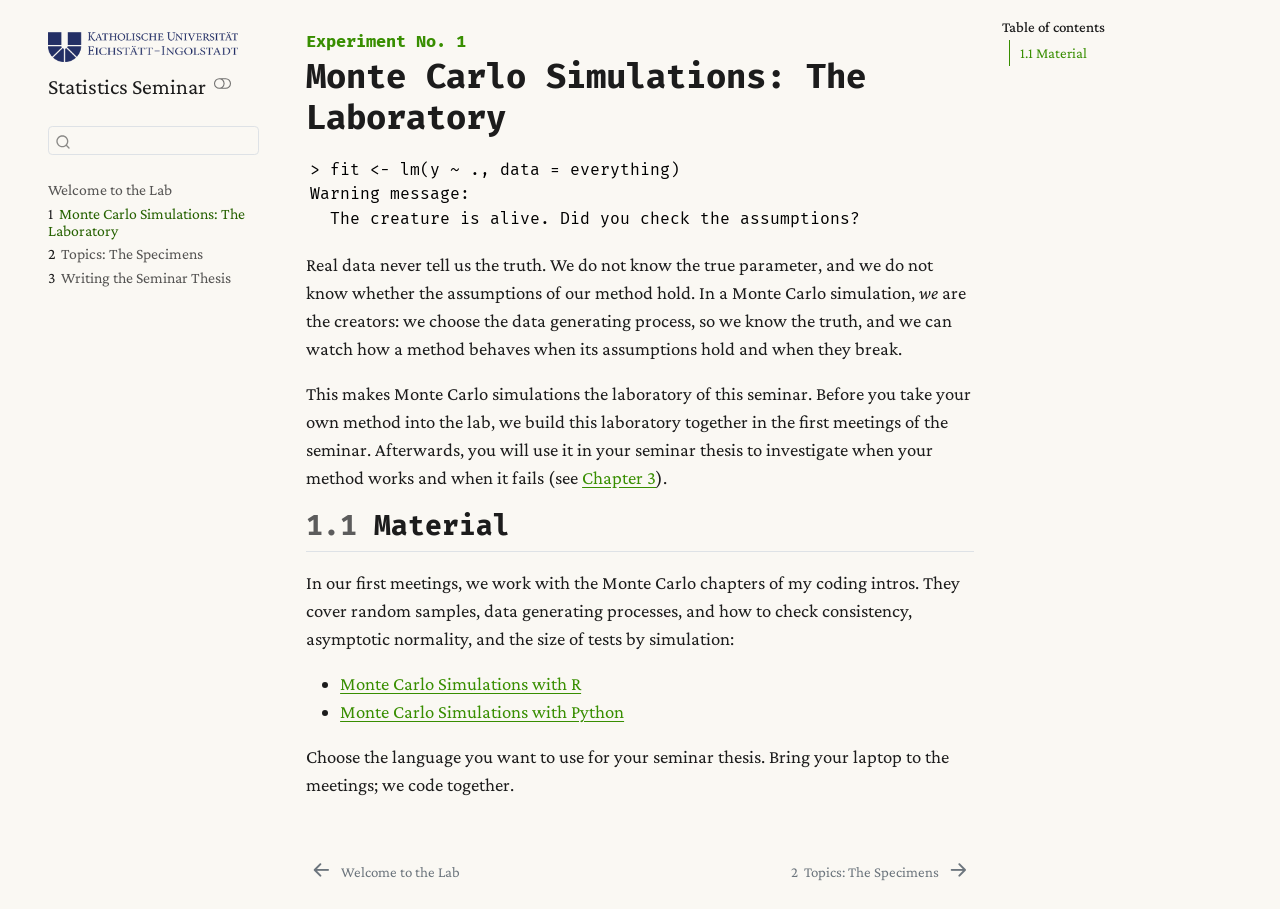
==== 808068ebae80eb5d4d869b2d85708bfa71cf1113/docs/01-Monte-Carlo.html @ 4efeedd5 "updates" ====
<!DOCTYPE html>
<html xmlns="http://www.w3.org/1999/xhtml" lang="en" xml:lang="en"><head>

<meta charset="utf-8">
<meta name="generator" content="quarto-1.5.57">

<meta name="viewport" content="width=device-width, initial-scale=1.0, user-scalable=yes">


<title>1&nbsp; Monte Carlo Simulations: The Laboratory – Statistics Seminar</title>
<style>
code{white-space: pre-wrap;}
span.smallcaps{font-variant: small-caps;}
div.columns{display: flex; gap: min(4vw, 1.5em);}
div.column{flex: auto; overflow-x: auto;}
div.hanging-indent{margin-left: 1.5em; text-indent: -1.5em;}
ul.task-list{list-style: none;}
ul.task-list li input[type="checkbox"] {
  width: 0.8em;
  margin: 0 0.8em 0.2em -1em; /* quarto-specific, see https://github.com/quarto-dev/quarto-cli/issues/4556 */ 
  vertical-align: middle;
}
</style>


<script src="site_libs/quarto-nav/quarto-nav.js"></script>
<script src="site_libs/quarto-nav/headroom.min.js"></script>
<script src="site_libs/clipboard/clipboard.min.js"></script>
<script src="site_libs/quarto-search/autocomplete.umd.js"></script>
<script src="site_libs/quarto-search/fuse.min.js"></script>
<script src="site_libs/quarto-search/quarto-search.js"></script>
<meta name="quarto:offset" content="./">
<link href="./02-Topics.html" rel="next">
<link href="./index.html" rel="prev">
<script src="site_libs/quarto-html/quarto.js"></script>
<script src="site_libs/quarto-html/popper.min.js"></script>
<script src="site_libs/quarto-html/tippy.umd.min.js"></script>
<script src="site_libs/quarto-html/anchor.min.js"></script>
<link href="site_libs/quarto-html/tippy.css" rel="stylesheet">
<link href="site_libs/quarto-html/quarto-syntax-highlighting.css" rel="stylesheet" class="quarto-color-scheme" id="quarto-text-highlighting-styles">
<link href="site_libs/quarto-html/quarto-syntax-highlighting-dark.css" rel="prefetch" class="quarto-color-scheme quarto-color-alternate" id="quarto-text-highlighting-styles">
<script src="site_libs/bootstrap/bootstrap.min.js"></script>
<link href="site_libs/bootstrap/bootstrap-icons.css" rel="stylesheet">
<link href="site_libs/bootstrap/bootstrap.min.css" rel="stylesheet" class="quarto-color-scheme" id="quarto-bootstrap" data-mode="light">
<link href="site_libs/bootstrap/bootstrap-dark.min.css" rel="prefetch" class="quarto-color-scheme quarto-color-alternate" id="quarto-bootstrap" data-mode="dark">
<script id="quarto-search-options" type="application/json">{
  "location": "sidebar",
  "copy-button": false,
  "collapse-after": 3,
  "panel-placement": "start",
  "type": "textbox",
  "limit": 50,
  "keyboard-shortcut": [
    "f",
    "/",
    "s"
  ],
  "show-item-context": false,
  "language": {
    "search-no-results-text": "No results",
    "search-matching-documents-text": "matching documents",
    "search-copy-link-title": "Copy link to search",
    "search-hide-matches-text": "Hide additional matches",
    "search-more-match-text": "more match in this document",
    "search-more-matches-text": "more matches in this document",
    "search-clear-button-title": "Clear",
    "search-text-placeholder": "",
    "search-detached-cancel-button-title": "Cancel",
    "search-submit-button-title": "Submit",
    "search-label": "Search"
  }
}</script>


</head>

<body class="nav-sidebar floating">

<div id="quarto-search-results"></div>
  <header id="quarto-header" class="headroom fixed-top">
  <nav class="quarto-secondary-nav">
    <div class="container-fluid d-flex">
      <button type="button" class="quarto-btn-toggle btn" data-bs-toggle="collapse" role="button" data-bs-target=".quarto-sidebar-collapse-item" aria-controls="quarto-sidebar" aria-expanded="false" aria-label="Toggle sidebar navigation" onclick="if (window.quartoToggleHeadroom) { window.quartoToggleHeadroom(); }">
        <i class="bi bi-layout-text-sidebar-reverse"></i>
      </button>
        <nav class="quarto-page-breadcrumbs" aria-label="breadcrumb"><ol class="breadcrumb"><li class="breadcrumb-item"><a href="./01-Monte-Carlo.html"><span class="chapter-number">1</span>&nbsp; <span class="chapter-title">Monte Carlo Simulations: The Laboratory</span></a></li></ol></nav>
        <a class="flex-grow-1" role="navigation" data-bs-toggle="collapse" data-bs-target=".quarto-sidebar-collapse-item" aria-controls="quarto-sidebar" aria-expanded="false" aria-label="Toggle sidebar navigation" onclick="if (window.quartoToggleHeadroom) { window.quartoToggleHeadroom(); }">      
        </a>
      <button type="button" class="btn quarto-search-button" aria-label="Search" onclick="window.quartoOpenSearch();">
        <i class="bi bi-search"></i>
      </button>
    </div>
  </nav>
</header>
<!-- content -->
<div id="quarto-content" class="quarto-container page-columns page-rows-contents page-layout-article">
<!-- sidebar -->
  <nav id="quarto-sidebar" class="sidebar collapse collapse-horizontal quarto-sidebar-collapse-item sidebar-navigation floating overflow-auto">
    <div class="pt-lg-2 mt-2 text-left sidebar-header sidebar-header-stacked">
      <a href="./index.html" class="sidebar-logo-link">
      <img src="./images/KU_Logo_Blau_M.png" alt="" class="sidebar-logo py-0 d-lg-inline d-none">
      </a>
    <div class="sidebar-title mb-0 py-0">
      <a href="./">Statistics Seminar</a> 
        <div class="sidebar-tools-main">
  <a href="" class="quarto-color-scheme-toggle quarto-navigation-tool  px-1" onclick="window.quartoToggleColorScheme(); return false;" title="Toggle dark mode"><i class="bi"></i></a>
</div>
    </div>
      </div>
        <div class="mt-2 flex-shrink-0 align-items-center">
        <div class="sidebar-search">
        <div id="quarto-search" class="" title="Search"></div>
        </div>
        </div>
    <div class="sidebar-menu-container"> 
    <ul class="list-unstyled mt-1">
        <li class="sidebar-item">
  <div class="sidebar-item-container"> 
  <a href="./index.html" class="sidebar-item-text sidebar-link">
 <span class="menu-text">Welcome to the Lab</span></a>
  </div>
</li>
        <li class="sidebar-item">
  <div class="sidebar-item-container"> 
  <a href="./01-Monte-Carlo.html" class="sidebar-item-text sidebar-link active">
 <span class="menu-text"><span class="chapter-number">1</span>&nbsp; <span class="chapter-title">Monte Carlo Simulations: The Laboratory</span></span></a>
  </div>
</li>
        <li class="sidebar-item">
  <div class="sidebar-item-container"> 
  <a href="./02-Topics.html" class="sidebar-item-text sidebar-link">
 <span class="menu-text"><span class="chapter-number">2</span>&nbsp; <span class="chapter-title">Topics: The Specimens</span></span></a>
  </div>
</li>
        <li class="sidebar-item">
  <div class="sidebar-item-container"> 
  <a href="./03-Seminar-Thesis.html" class="sidebar-item-text sidebar-link">
 <span class="menu-text"><span class="chapter-number">3</span>&nbsp; <span class="chapter-title">Writing the Seminar Thesis</span></span></a>
  </div>
</li>
    </ul>
    </div>
</nav>
<div id="quarto-sidebar-glass" class="quarto-sidebar-collapse-item" data-bs-toggle="collapse" data-bs-target=".quarto-sidebar-collapse-item"></div>
<!-- margin-sidebar -->
    <div id="quarto-margin-sidebar" class="sidebar margin-sidebar">
        <nav id="TOC" role="doc-toc" class="toc-active">
    <h2 id="toc-title">Table of contents</h2>
   
  <ul>
  <li><a href="#material" id="toc-material" class="nav-link active" data-scroll-target="#material"><span class="header-section-number">1.1</span> Material</a></li>
  </ul>
</nav>
    </div>
<!-- main -->
<main class="content" id="quarto-document-content">

<header id="title-block-header" class="quarto-title-block default">
<div class="quarto-title">
<h1 class="title"><span id="sec-mc" class="quarto-section-identifier"><span class="chapter-number">1</span>&nbsp; <span class="chapter-title">Monte Carlo Simulations: The Laboratory</span></span></h1>
</div>



<div class="quarto-title-meta">

    
  
    
  </div>
  


</header>


<!-- LTeX: language=en-US -->
<pre><code>&gt; fit &lt;- lm(y ~ ., data = everything)
Warning message:
  The creature is alive. Did you check the assumptions?</code></pre>
<p>Real data never tell us the truth. We do not know the true parameter, and we do not know whether the assumptions of our method hold. In a Monte Carlo simulation, <em>we</em> are the creators: we choose the data generating process, so we know the truth, and we can watch how a method behaves when its assumptions hold and when they break.</p>
<p>This makes Monte Carlo simulations the laboratory of this seminar. Before you take your own method into the lab, we build this laboratory together in the first meetings of the seminar. Afterwards, you will use it in your seminar thesis to investigate when your method works and when it fails (see <a href="03-Seminar-Thesis.html" class="quarto-xref"><span>Chapter 3</span></a>).</p>
<section id="material" class="level2" data-number="1.1">
<h2 data-number="1.1" class="anchored" data-anchor-id="material"><span class="header-section-number">1.1</span> Material</h2>
<p>In our first meetings, we work with the Monte Carlo chapters of my coding intros. They cover random samples, data generating processes, and how to check consistency, asymptotic normality, and the size of tests by simulation:</p>
<ul>
<li><a href="https://lidom.github.io/Script-Coding-Intros/R-06-Monte-Carlo-Simulations.html">Monte Carlo Simulations with R</a></li>
<li><a href="https://lidom.github.io/Script-Coding-Intros/Python-06-Monte-Carlo-Simulations.html">Monte Carlo Simulations with Python</a></li>
</ul>
<p>Choose the language you want to use for your seminar thesis. Bring your laptop to the meetings; we code together.</p>


</section>

</main> <!-- /main -->
<script id="quarto-html-after-body" type="application/javascript">
window.document.addEventListener("DOMContentLoaded", function (event) {
  const toggleBodyColorMode = (bsSheetEl) => {
    const mode = bsSheetEl.getAttribute("data-mode");
    const bodyEl = window.document.querySelector("body");
    if (mode === "dark") {
      bodyEl.classList.add("quarto-dark");
      bodyEl.classList.remove("quarto-light");
    } else {
      bodyEl.classList.add("quarto-light");
      bodyEl.classList.remove("quarto-dark");
    }
  }
  const toggleBodyColorPrimary = () => {
    const bsSheetEl = window.document.querySelector("link#quarto-bootstrap");
    if (bsSheetEl) {
      toggleBodyColorMode(bsSheetEl);
    }
  }
  toggleBodyColorPrimary();  
  const disableStylesheet = (stylesheets) => {
    for (let i=0; i < stylesheets.length; i++) {
      const stylesheet = stylesheets[i];
      stylesheet.rel = 'prefetch';
    }
  }
  const enableStylesheet = (stylesheets) => {
    for (let i=0; i < stylesheets.length; i++) {
      const stylesheet = stylesheets[i];
      stylesheet.rel = 'stylesheet';
    }
  }
  const manageTransitions = (selector, allowTransitions) => {
    const els = window.document.querySelectorAll(selector);
    for (let i=0; i < els.length; i++) {
      const el = els[i];
      if (allowTransitions) {
        el.classList.remove('notransition');
      } else {
        el.classList.add('notransition');
      }
    }
  }
  const toggleGiscusIfUsed = (isAlternate, darkModeDefault) => {
    const baseTheme = document.querySelector('#giscus-base-theme')?.value ?? 'light';
    const alternateTheme = document.querySelector('#giscus-alt-theme')?.value ?? 'dark';
    let newTheme = '';
    if(darkModeDefault) {
      newTheme = isAlternate ? baseTheme : alternateTheme;
    } else {
      newTheme = isAlternate ? alternateTheme : baseTheme;
    }
    const changeGiscusTheme = () => {
      // From: https://github.com/giscus/giscus/issues/336
      const sendMessage = (message) => {
        const iframe = document.querySelector('iframe.giscus-frame');
        if (!iframe) return;
        iframe.contentWindow.postMessage({ giscus: message }, 'https://giscus.app');
      }
      sendMessage({
        setConfig: {
          theme: newTheme
        }
      });
    }
    const isGiscussLoaded = window.document.querySelector('iframe.giscus-frame') !== null;
    if (isGiscussLoaded) {
      changeGiscusTheme();
    }
  }
  const toggleColorMode = (alternate) => {
    // Switch the stylesheets
    const alternateStylesheets = window.document.querySelectorAll('link.quarto-color-scheme.quarto-color-alternate');
    manageTransitions('#quarto-margin-sidebar .nav-link', false);
    if (alternate) {
      enableStylesheet(alternateStylesheets);
      for (const sheetNode of alternateStylesheets) {
        if (sheetNode.id === "quarto-bootstrap") {
          toggleBodyColorMode(sheetNode);
        }
      }
    } else {
      disableStylesheet(alternateStylesheets);
      toggleBodyColorPrimary();
    }
    manageTransitions('#quarto-margin-sidebar .nav-link', true);
    // Switch the toggles
    const toggles = window.document.querySelectorAll('.quarto-color-scheme-toggle');
    for (let i=0; i < toggles.length; i++) {
      const toggle = toggles[i];
      if (toggle) {
        if (alternate) {
          toggle.classList.add("alternate");     
        } else {
          toggle.classList.remove("alternate");
        }
      }
    }
    // Hack to workaround the fact that safari doesn't
    // properly recolor the scrollbar when toggling (#1455)
    if (navigator.userAgent.indexOf('Safari') > 0 && navigator.userAgent.indexOf('Chrome') == -1) {
      manageTransitions("body", false);
      window.scrollTo(0, 1);
      setTimeout(() => {
        window.scrollTo(0, 0);
        manageTransitions("body", true);
      }, 40);  
    }
  }
  const isFileUrl = () => { 
    return window.location.protocol === 'file:';
  }
  const hasAlternateSentinel = () => {  
    let styleSentinel = getColorSchemeSentinel();
    if (styleSentinel !== null) {
      return styleSentinel === "alternate";
    } else {
      return false;
    }
  }
  const setStyleSentinel = (alternate) => {
    const value = alternate ? "alternate" : "default";
    if (!isFileUrl()) {
      window.localStorage.setItem("quarto-color-scheme", value);
    } else {
      localAlternateSentinel = value;
    }
  }
  const getColorSchemeSentinel = () => {
    if (!isFileUrl()) {
      const storageValue = window.localStorage.getItem("quarto-color-scheme");
      return storageValue != null ? storageValue : localAlternateSentinel;
    } else {
      return localAlternateSentinel;
    }
  }
  const darkModeDefault = false;
  let localAlternateSentinel = darkModeDefault ? 'alternate' : 'default';
  // Dark / light mode switch
  window.quartoToggleColorScheme = () => {
    // Read the current dark / light value 
    let toAlternate = !hasAlternateSentinel();
    toggleColorMode(toAlternate);
    setStyleSentinel(toAlternate);
    toggleGiscusIfUsed(toAlternate, darkModeDefault);
  };
  // Ensure there is a toggle, if there isn't float one in the top right
  if (window.document.querySelector('.quarto-color-scheme-toggle') === null) {
    const a = window.document.createElement('a');
    a.classList.add('top-right');
    a.classList.add('quarto-color-scheme-toggle');
    a.href = "";
    a.onclick = function() { try { window.quartoToggleColorScheme(); } catch {} return false; };
    const i = window.document.createElement("i");
    i.classList.add('bi');
    a.appendChild(i);
    window.document.body.appendChild(a);
  }
  // Switch to dark mode if need be
  if (hasAlternateSentinel()) {
    toggleColorMode(true);
  } else {
    toggleColorMode(false);
  }
  const icon = "";
  const anchorJS = new window.AnchorJS();
  anchorJS.options = {
    placement: 'right',
    icon: icon
  };
  anchorJS.add('.anchored');
  const isCodeAnnotation = (el) => {
    for (const clz of el.classList) {
      if (clz.startsWith('code-annotation-')) {                     
        return true;
      }
    }
    return false;
  }
  const onCopySuccess = function(e) {
    // button target
    const button = e.trigger;
    // don't keep focus
    button.blur();
    // flash "checked"
    button.classList.add('code-copy-button-checked');
    var currentTitle = button.getAttribute("title");
    button.setAttribute("title", "Copied!");
    let tooltip;
    if (window.bootstrap) {
      button.setAttribute("data-bs-toggle", "tooltip");
      button.setAttribute("data-bs-placement", "left");
      button.setAttribute("data-bs-title", "Copied!");
      tooltip = new bootstrap.Tooltip(button, 
        { trigger: "manual", 
          customClass: "code-copy-button-tooltip",
          offset: [0, -8]});
      tooltip.show();    
    }
    setTimeout(function() {
      if (tooltip) {
        tooltip.hide();
        button.removeAttribute("data-bs-title");
        button.removeAttribute("data-bs-toggle");
        button.removeAttribute("data-bs-placement");
      }
      button.setAttribute("title", currentTitle);
      button.classList.remove('code-copy-button-checked');
    }, 1000);
    // clear code selection
    e.clearSelection();
  }
  const getTextToCopy = function(trigger) {
      const codeEl = trigger.previousElementSibling.cloneNode(true);
      for (const childEl of codeEl.children) {
        if (isCodeAnnotation(childEl)) {
          childEl.remove();
        }
      }
      return codeEl.innerText;
  }
  const clipboard = new window.ClipboardJS('.code-copy-button:not([data-in-quarto-modal])', {
    text: getTextToCopy
  });
  clipboard.on('success', onCopySuccess);
  if (window.document.getElementById('quarto-embedded-source-code-modal')) {
    // For code content inside modals, clipBoardJS needs to be initialized with a container option
    // TODO: Check when it could be a function (https://github.com/zenorocha/clipboard.js/issues/860)
    const clipboardModal = new window.ClipboardJS('.code-copy-button[data-in-quarto-modal]', {
      text: getTextToCopy,
      container: window.document.getElementById('quarto-embedded-source-code-modal')
    });
    clipboardModal.on('success', onCopySuccess);
  }
    var localhostRegex = new RegExp(/^(?:http|https):\/\/localhost\:?[0-9]*\//);
    var mailtoRegex = new RegExp(/^mailto:/);
      var filterRegex = new RegExp('/' + window.location.host + '/');
    var isInternal = (href) => {
        return filterRegex.test(href) || localhostRegex.test(href) || mailtoRegex.test(href);
    }
    // Inspect non-navigation links and adorn them if external
 	var links = window.document.querySelectorAll('a[href]:not(.nav-link):not(.navbar-brand):not(.toc-action):not(.sidebar-link):not(.sidebar-item-toggle):not(.pagination-link):not(.no-external):not([aria-hidden]):not(.dropdown-item):not(.quarto-navigation-tool):not(.about-link)');
    for (var i=0; i<links.length; i++) {
      const link = links[i];
      if (!isInternal(link.href)) {
        // undo the damage that might have been done by quarto-nav.js in the case of
        // links that we want to consider external
        if (link.dataset.originalHref !== undefined) {
          link.href = link.dataset.originalHref;
        }
      }
    }
  function tippyHover(el, contentFn, onTriggerFn, onUntriggerFn) {
    const config = {
      allowHTML: true,
      maxWidth: 500,
      delay: 100,
      arrow: false,
      appendTo: function(el) {
          return el.parentElement;
      },
      interactive: true,
      interactiveBorder: 10,
      theme: 'quarto',
      placement: 'bottom-start',
    };
    if (contentFn) {
      config.content = contentFn;
    }
    if (onTriggerFn) {
      config.onTrigger = onTriggerFn;
    }
    if (onUntriggerFn) {
      config.onUntrigger = onUntriggerFn;
    }
    window.tippy(el, config); 
  }
  const noterefs = window.document.querySelectorAll('a[role="doc-noteref"]');
  for (var i=0; i<noterefs.length; i++) {
    const ref = noterefs[i];
    tippyHover(ref, function() {
      // use id or data attribute instead here
      let href = ref.getAttribute('data-footnote-href') || ref.getAttribute('href');
      try { href = new URL(href).hash; } catch {}
      const id = href.replace(/^#\/?/, "");
      const note = window.document.getElementById(id);
      if (note) {
        return note.innerHTML;
      } else {
        return "";
      }
    });
  }
  const xrefs = window.document.querySelectorAll('a.quarto-xref');
  const processXRef = (id, note) => {
    // Strip column container classes
    const stripColumnClz = (el) => {
      el.classList.remove("page-full", "page-columns");
      if (el.children) {
        for (const child of el.children) {
          stripColumnClz(child);
        }
      }
    }
    stripColumnClz(note)
    if (id === null || id.startsWith('sec-')) {
      // Special case sections, only their first couple elements
      const container = document.createElement("div");
      if (note.children && note.children.length > 2) {
        container.appendChild(note.children[0].cloneNode(true));
        for (let i = 1; i < note.children.length; i++) {
          const child = note.children[i];
          if (child.tagName === "P" && child.innerText === "") {
            continue;
          } else {
            container.appendChild(child.cloneNode(true));
            break;
          }
        }
        if (window.Quarto?.typesetMath) {
          window.Quarto.typesetMath(container);
        }
        return container.innerHTML
      } else {
        if (window.Quarto?.typesetMath) {
          window.Quarto.typesetMath(note);
        }
        return note.innerHTML;
      }
    } else {
      // Remove any anchor links if they are present
      const anchorLink = note.querySelector('a.anchorjs-link');
      if (anchorLink) {
        anchorLink.remove();
      }
      if (window.Quarto?.typesetMath) {
        window.Quarto.typesetMath(note);
      }
      // TODO in 1.5, we should make sure this works without a callout special case
      if (note.classList.contains("callout")) {
        return note.outerHTML;
      } else {
        return note.innerHTML;
      }
    }
  }
  for (var i=0; i<xrefs.length; i++) {
    const xref = xrefs[i];
    tippyHover(xref, undefined, function(instance) {
      instance.disable();
      let url = xref.getAttribute('href');
      let hash = undefined; 
      if (url.startsWith('#')) {
        hash = url;
      } else {
        try { hash = new URL(url).hash; } catch {}
      }
      if (hash) {
        const id = hash.replace(/^#\/?/, "");
        const note = window.document.getElementById(id);
        if (note !== null) {
          try {
            const html = processXRef(id, note.cloneNode(true));
            instance.setContent(html);
          } finally {
            instance.enable();
            instance.show();
          }
        } else {
          // See if we can fetch this
          fetch(url.split('#')[0])
          .then(res => res.text())
          .then(html => {
            const parser = new DOMParser();
            const htmlDoc = parser.parseFromString(html, "text/html");
            const note = htmlDoc.getElementById(id);
            if (note !== null) {
              const html = processXRef(id, note);
              instance.setContent(html);
            } 
          }).finally(() => {
            instance.enable();
            instance.show();
          });
        }
      } else {
        // See if we can fetch a full url (with no hash to target)
        // This is a special case and we should probably do some content thinning / targeting
        fetch(url)
        .then(res => res.text())
        .then(html => {
          const parser = new DOMParser();
          const htmlDoc = parser.parseFromString(html, "text/html");
          const note = htmlDoc.querySelector('main.content');
          if (note !== null) {
            // This should only happen for chapter cross references
            // (since there is no id in the URL)
            // remove the first header
            if (note.children.length > 0 && note.children[0].tagName === "HEADER") {
              note.children[0].remove();
            }
            const html = processXRef(null, note);
            instance.setContent(html);
          } 
        }).finally(() => {
          instance.enable();
          instance.show();
        });
      }
    }, function(instance) {
    });
  }
      let selectedAnnoteEl;
      const selectorForAnnotation = ( cell, annotation) => {
        let cellAttr = 'data-code-cell="' + cell + '"';
        let lineAttr = 'data-code-annotation="' +  annotation + '"';
        const selector = 'span[' + cellAttr + '][' + lineAttr + ']';
        return selector;
      }
      const selectCodeLines = (annoteEl) => {
        const doc = window.document;
        const targetCell = annoteEl.getAttribute("data-target-cell");
        const targetAnnotation = annoteEl.getAttribute("data-target-annotation");
        const annoteSpan = window.document.querySelector(selectorForAnnotation(targetCell, targetAnnotation));
        const lines = annoteSpan.getAttribute("data-code-lines").split(",");
        const lineIds = lines.map((line) => {
          return targetCell + "-" + line;
        })
        let top = null;
        let height = null;
        let parent = null;
        if (lineIds.length > 0) {
            //compute the position of the single el (top and bottom and make a div)
            const el = window.document.getElementById(lineIds[0]);
            top = el.offsetTop;
            height = el.offsetHeight;
            parent = el.parentElement.parentElement;
          if (lineIds.length > 1) {
            const lastEl = window.document.getElementById(lineIds[lineIds.length - 1]);
            const bottom = lastEl.offsetTop + lastEl.offsetHeight;
            height = bottom - top;
          }
          if (top !== null && height !== null && parent !== null) {
            // cook up a div (if necessary) and position it 
            let div = window.document.getElementById("code-annotation-line-highlight");
            if (div === null) {
              div = window.document.createElement("div");
              div.setAttribute("id", "code-annotation-line-highlight");
              div.style.position = 'absolute';
              parent.appendChild(div);
            }
            div.style.top = top - 2 + "px";
            div.style.height = height + 4 + "px";
            div.style.left = 0;
            let gutterDiv = window.document.getElementById("code-annotation-line-highlight-gutter");
            if (gutterDiv === null) {
              gutterDiv = window.document.createElement("div");
              gutterDiv.setAttribute("id", "code-annotation-line-highlight-gutter");
              gutterDiv.style.position = 'absolute';
              const codeCell = window.document.getElementById(targetCell);
              const gutter = codeCell.querySelector('.code-annotation-gutter');
              gutter.appendChild(gutterDiv);
            }
            gutterDiv.style.top = top - 2 + "px";
            gutterDiv.style.height = height + 4 + "px";
          }
          selectedAnnoteEl = annoteEl;
        }
      };
      const unselectCodeLines = () => {
        const elementsIds = ["code-annotation-line-highlight", "code-annotation-line-highlight-gutter"];
        elementsIds.forEach((elId) => {
          const div = window.document.getElementById(elId);
          if (div) {
            div.remove();
          }
        });
        selectedAnnoteEl = undefined;
      };
        // Handle positioning of the toggle
    window.addEventListener(
      "resize",
      throttle(() => {
        elRect = undefined;
        if (selectedAnnoteEl) {
          selectCodeLines(selectedAnnoteEl);
        }
      }, 10)
    );
    function throttle(fn, ms) {
    let throttle = false;
    let timer;
      return (...args) => {
        if(!throttle) { // first call gets through
            fn.apply(this, args);
            throttle = true;
        } else { // all the others get throttled
            if(timer) clearTimeout(timer); // cancel #2
            timer = setTimeout(() => {
              fn.apply(this, args);
              timer = throttle = false;
            }, ms);
        }
      };
    }
      // Attach click handler to the DT
      const annoteDls = window.document.querySelectorAll('dt[data-target-cell]');
      for (const annoteDlNode of annoteDls) {
        annoteDlNode.addEventListener('click', (event) => {
          const clickedEl = event.target;
          if (clickedEl !== selectedAnnoteEl) {
            unselectCodeLines();
            const activeEl = window.document.querySelector('dt[data-target-cell].code-annotation-active');
            if (activeEl) {
              activeEl.classList.remove('code-annotation-active');
            }
            selectCodeLines(clickedEl);
            clickedEl.classList.add('code-annotation-active');
          } else {
            // Unselect the line
            unselectCodeLines();
            clickedEl.classList.remove('code-annotation-active');
          }
        });
      }
  const findCites = (el) => {
    const parentEl = el.parentElement;
    if (parentEl) {
      const cites = parentEl.dataset.cites;
      if (cites) {
        return {
          el,
          cites: cites.split(' ')
        };
      } else {
        return findCites(el.parentElement)
      }
    } else {
      return undefined;
    }
  };
  var bibliorefs = window.document.querySelectorAll('a[role="doc-biblioref"]');
  for (var i=0; i<bibliorefs.length; i++) {
    const ref = bibliorefs[i];
    const citeInfo = findCites(ref);
    if (citeInfo) {
      tippyHover(citeInfo.el, function() {
        var popup = window.document.createElement('div');
        citeInfo.cites.forEach(function(cite) {
          var citeDiv = window.document.createElement('div');
          citeDiv.classList.add('hanging-indent');
          citeDiv.classList.add('csl-entry');
          var biblioDiv = window.document.getElementById('ref-' + cite);
          if (biblioDiv) {
            citeDiv.innerHTML = biblioDiv.innerHTML;
          }
          popup.appendChild(citeDiv);
        });
        return popup.innerHTML;
      });
    }
  }
});
</script>
<nav class="page-navigation">
  <div class="nav-page nav-page-previous">
      <a href="./index.html" class="pagination-link" aria-label="Welcome to the Lab">
        <i class="bi bi-arrow-left-short"></i> <span class="nav-page-text">Welcome to the Lab</span>
      </a>          
  </div>
  <div class="nav-page nav-page-next">
      <a href="./02-Topics.html" class="pagination-link" aria-label="Topics: The Specimens">
        <span class="nav-page-text"><span class="chapter-number">2</span>&nbsp; <span class="chapter-title">Topics: The Specimens</span></span> <i class="bi bi-arrow-right-short"></i>
      </a>
  </div>
</nav>
</div> <!-- /content -->




</body></html>
---- 808068ebae80eb5d4d869b2d85708bfa71cf1113/docs/site_libs/quarto-html/tippy.css ----
.tippy-box[data-animation=fade][data-state=hidden]{opacity:0}[data-tippy-root]{max-width:calc(100vw - 10px)}.tippy-box{position:relative;background-color:#333;color:#fff;border-radius:4px;font-size:14px;line-height:1.4;white-space:normal;outline:0;transition-property:transform,visibility,opacity}.tippy-box[data-placement^=top]>.tippy-arrow{bottom:0}.tippy-box[data-placement^=top]>.tippy-arrow:before{bottom:-7px;left:0;border-width:8px 8px 0;border-top-color:initial;transform-origin:center top}.tippy-box[data-placement^=bottom]>.tippy-arrow{top:0}.tippy-box[data-placement^=bottom]>.tippy-arrow:before{top:-7px;left:0;border-width:0 8px 8px;border-bottom-color:initial;transform-origin:center bottom}.tippy-box[data-placement^=left]>.tippy-arrow{right:0}.tippy-box[data-placement^=left]>.tippy-arrow:before{border-width:8px 0 8px 8px;border-left-color:initial;right:-7px;transform-origin:center left}.tippy-box[data-placement^=right]>.tippy-arrow{left:0}.tippy-box[data-placement^=right]>.tippy-arrow:before{left:-7px;border-width:8px 8px 8px 0;border-right-color:initial;transform-origin:center right}.tippy-box[data-inertia][data-state=visible]{transition-timing-function:cubic-bezier(.54,1.5,.38,1.11)}.tippy-arrow{width:16px;height:16px;color:#333}.tippy-arrow:before{content:"";position:absolute;border-color:transparent;border-style:solid}.tippy-content{position:relative;padding:5px 9px;z-index:1}
---- 808068ebae80eb5d4d869b2d85708bfa71cf1113/docs/site_libs/quarto-html/quarto-syntax-highlighting.css ----
/* quarto syntax highlight colors */
:root {
  --quarto-hl-ot-color: #003B4F;
  --quarto-hl-at-color: #657422;
  --quarto-hl-ss-color: #20794D;
  --quarto-hl-an-color: #5E5E5E;
  --quarto-hl-fu-color: #4758AB;
  --quarto-hl-st-color: #20794D;
  --quarto-hl-cf-color: #003B4F;
  --quarto-hl-op-color: #5E5E5E;
  --quarto-hl-er-color: #AD0000;
  --quarto-hl-bn-color: #AD0000;
  --quarto-hl-al-color: #AD0000;
  --quarto-hl-va-color: #111111;
  --quarto-hl-bu-color: inherit;
  --quarto-hl-ex-color: inherit;
  --quarto-hl-pp-color: #AD0000;
  --quarto-hl-in-color: #5E5E5E;
  --quarto-hl-vs-color: #20794D;
  --quarto-hl-wa-color: #5E5E5E;
  --quarto-hl-do-color: #5E5E5E;
  --quarto-hl-im-color: #00769E;
  --quarto-hl-ch-color: #20794D;
  --quarto-hl-dt-color: #AD0000;
  --quarto-hl-fl-color: #AD0000;
  --quarto-hl-co-color: #5E5E5E;
  --quarto-hl-cv-color: #5E5E5E;
  --quarto-hl-cn-color: #8f5902;
  --quarto-hl-sc-color: #5E5E5E;
  --quarto-hl-dv-color: #AD0000;
  --quarto-hl-kw-color: #003B4F;
}

/* other quarto variables */
:root {
  --quarto-font-monospace: "Fira Mono", monospace;
}

pre > code.sourceCode > span {
  color: #003B4F;
}

code span {
  color: #003B4F;
}

code.sourceCode > span {
  color: #003B4F;
}

div.sourceCode,
div.sourceCode pre.sourceCode {
  color: #003B4F;
}

code span.ot {
  color: #003B4F;
  font-style: inherit;
}

code span.at {
  color: #657422;
  font-style: inherit;
}

code span.ss {
  color: #20794D;
  font-style: inherit;
}

code span.an {
  color: #5E5E5E;
  font-style: inherit;
}

code span.fu {
  color: #4758AB;
  font-style: inherit;
}

code span.st {
  color: #20794D;
  font-style: inherit;
}

code span.cf {
  color: #003B4F;
  font-weight: bold;
  font-style: inherit;
}

code span.op {
  color: #5E5E5E;
  font-style: inherit;
}

code span.er {
  color: #AD0000;
  font-style: inherit;
}

code span.bn {
  color: #AD0000;
  font-style: inherit;
}

code span.al {
  color: #AD0000;
  font-style: inherit;
}

code span.va {
  color: #111111;
  font-style: inherit;
}

code span.bu {
  font-style: inherit;
}

code span.ex {
  font-style: inherit;
}

code span.pp {
  color: #AD0000;
  font-style: inherit;
}

code span.in {
  color: #5E5E5E;
  font-style: inherit;
}

code span.vs {
  color: #20794D;
  font-style: inherit;
}

code span.wa {
  color: #5E5E5E;
  font-style: italic;
}

code span.do {
  color: #5E5E5E;
  font-style: italic;
}

code span.im {
  color: #00769E;
  font-style: inherit;
}

code span.ch {
  color: #20794D;
  font-style: inherit;
}

code span.dt {
  color: #AD0000;
  font-style: inherit;
}

code span.fl {
  color: #AD0000;
  font-style: inherit;
}

code span.co {
  color: #5E5E5E;
  font-style: inherit;
}

code span.cv {
  color: #5E5E5E;
  font-style: italic;
}

code span.cn {
  color: #8f5902;
  font-style: inherit;
}

code span.sc {
  color: #5E5E5E;
  font-style: inherit;
}

code span.dv {
  color: #AD0000;
  font-style: inherit;
}

code span.kw {
  color: #003B4F;
  font-weight: bold;
  font-style: inherit;
}

.prevent-inlining {
  content: "</";
}

/*# sourceMappingURL=debc5d5d77c3f9108843748ff7464032.css.map */
---- 808068ebae80eb5d4d869b2d85708bfa71cf1113/docs/site_libs/quarto-html/quarto-syntax-highlighting-dark.css ----
/* quarto syntax highlight colors */
:root {
  --quarto-hl-al-color: #f07178;
  --quarto-hl-an-color: #d4d0ab;
  --quarto-hl-at-color: #00e0e0;
  --quarto-hl-bn-color: #d4d0ab;
  --quarto-hl-bu-color: #abe338;
  --quarto-hl-ch-color: #abe338;
  --quarto-hl-co-color: #f8f8f2;
  --quarto-hl-cv-color: #ffd700;
  --quarto-hl-cn-color: #ffd700;
  --quarto-hl-cf-color: #ffa07a;
  --quarto-hl-dt-color: #ffa07a;
  --quarto-hl-dv-color: #d4d0ab;
  --quarto-hl-do-color: #f8f8f2;
  --quarto-hl-er-color: #f07178;
  --quarto-hl-ex-color: #00e0e0;
  --quarto-hl-fl-color: #d4d0ab;
  --quarto-hl-fu-color: #ffa07a;
  --quarto-hl-im-color: #abe338;
  --quarto-hl-in-color: #d4d0ab;
  --quarto-hl-kw-color: #ffa07a;
  --quarto-hl-op-color: #ffa07a;
  --quarto-hl-ot-color: #00e0e0;
  --quarto-hl-pp-color: #dcc6e0;
  --quarto-hl-re-color: #00e0e0;
  --quarto-hl-sc-color: #abe338;
  --quarto-hl-ss-color: #abe338;
  --quarto-hl-st-color: #abe338;
  --quarto-hl-va-color: #00e0e0;
  --quarto-hl-vs-color: #abe338;
  --quarto-hl-wa-color: #dcc6e0;
}

/* other quarto variables */
:root {
  --quarto-font-monospace: "Fira Mono", monospace;
}

code span.al {
  background-color: #2a0f15;
  font-weight: bold;
  color: #f07178;
}

code span.an {
  color: #d4d0ab;
}

code span.at {
  color: #00e0e0;
}

code span.bn {
  color: #d4d0ab;
}

code span.bu {
  color: #abe338;
}

code span.ch {
  color: #abe338;
}

code span.co {
  font-style: italic;
  color: #f8f8f2;
}

code span.cv {
  color: #ffd700;
}

code span.cn {
  color: #ffd700;
}

code span.cf {
  font-weight: bold;
  color: #ffa07a;
}

code span.dt {
  color: #ffa07a;
}

code span.dv {
  color: #d4d0ab;
}

code span.do {
  color: #f8f8f2;
}

code span.er {
  color: #f07178;
  text-decoration: underline;
}

code span.ex {
  font-weight: bold;
  color: #00e0e0;
}

code span.fl {
  color: #d4d0ab;
}

code span.fu {
  color: #ffa07a;
}

code span.im {
  color: #abe338;
}

code span.in {
  color: #d4d0ab;
}

code span.kw {
  font-weight: bold;
  color: #ffa07a;
}

pre > code.sourceCode > span {
  color: #f8f8f2;
}

code span {
  color: #f8f8f2;
}

code.sourceCode > span {
  color: #f8f8f2;
}

div.sourceCode,
div.sourceCode pre.sourceCode {
  color: #f8f8f2;
}

code span.op {
  color: #ffa07a;
}

code span.ot {
  color: #00e0e0;
}

code span.pp {
  color: #dcc6e0;
}

code span.re {
  background-color: #f8f8f2;
  color: #00e0e0;
}

code span.sc {
  color: #abe338;
}

code span.ss {
  color: #abe338;
}

code span.st {
  color: #abe338;
}

code span.va {
  color: #00e0e0;
}

code span.vs {
  color: #abe338;
}

code span.wa {
  color: #dcc6e0;
}

.prevent-inlining {
  content: "</";
}

/*# sourceMappingURL=935a306eefa94366c21e1a970dddb765.css.map */
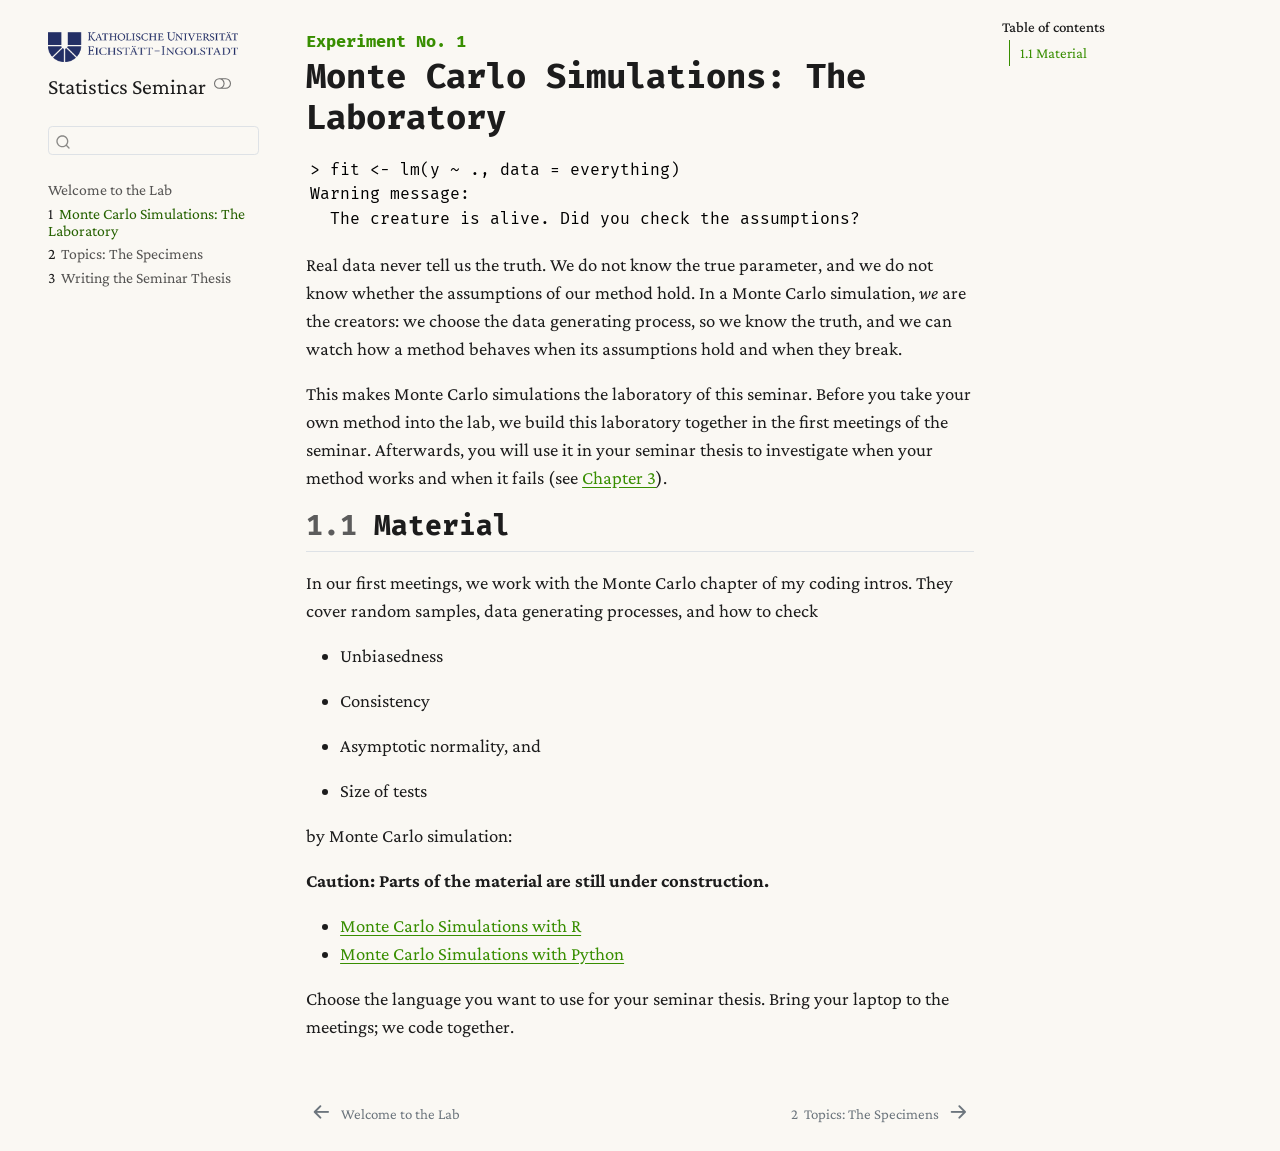
==== commit 4df8863c: "update" ====
--- a/808068ebae80eb5d4d869b2d85708bfa71cf1113/docs/01-Monte-Carlo.html
+++ b/808068ebae80eb5d4d869b2d85708bfa71cf1113/docs/01-Monte-Carlo.html
@@ -182,7 +182,17 @@
 <p>This makes Monte Carlo simulations the laboratory of this seminar. Before you take your own method into the lab, we build this laboratory together in the first meetings of the seminar. Afterwards, you will use it in your seminar thesis to investigate when your method works and when it fails (see <a href="03-Seminar-Thesis.html" class="quarto-xref"><span>Chapter 3</span></a>).</p>
 <section id="material" class="level2" data-number="1.1">
 <h2 data-number="1.1" class="anchored" data-anchor-id="material"><span class="header-section-number">1.1</span> Material</h2>
-<p>In our first meetings, we work with the Monte Carlo chapters of my coding intros. They cover random samples, data generating processes, and how to check consistency, asymptotic normality, and the size of tests by simulation:</p>
+<p>In our first meetings, we work with the Monte Carlo chapter of my coding intros. They cover random samples, data generating processes, and how to check</p>
+<div class="spaced-list">
+<ul>
+<li>Unbiasedness</li>
+<li>Consistency</li>
+<li>Asymptotic normality, and</li>
+<li>Size of tests</li>
+</ul>
+</div>
+<p>by Monte Carlo simulation:</p>
+<p><strong>Caution: Parts of the material are still under construction.</strong></p>
 <ul>
 <li><a href="https://lidom.github.io/Script-Coding-Intros/R-06-Monte-Carlo-Simulations.html">Monte Carlo Simulations with R</a></li>
 <li><a href="https://lidom.github.io/Script-Coding-Intros/Python-06-Monte-Carlo-Simulations.html">Monte Carlo Simulations with Python</a></li>
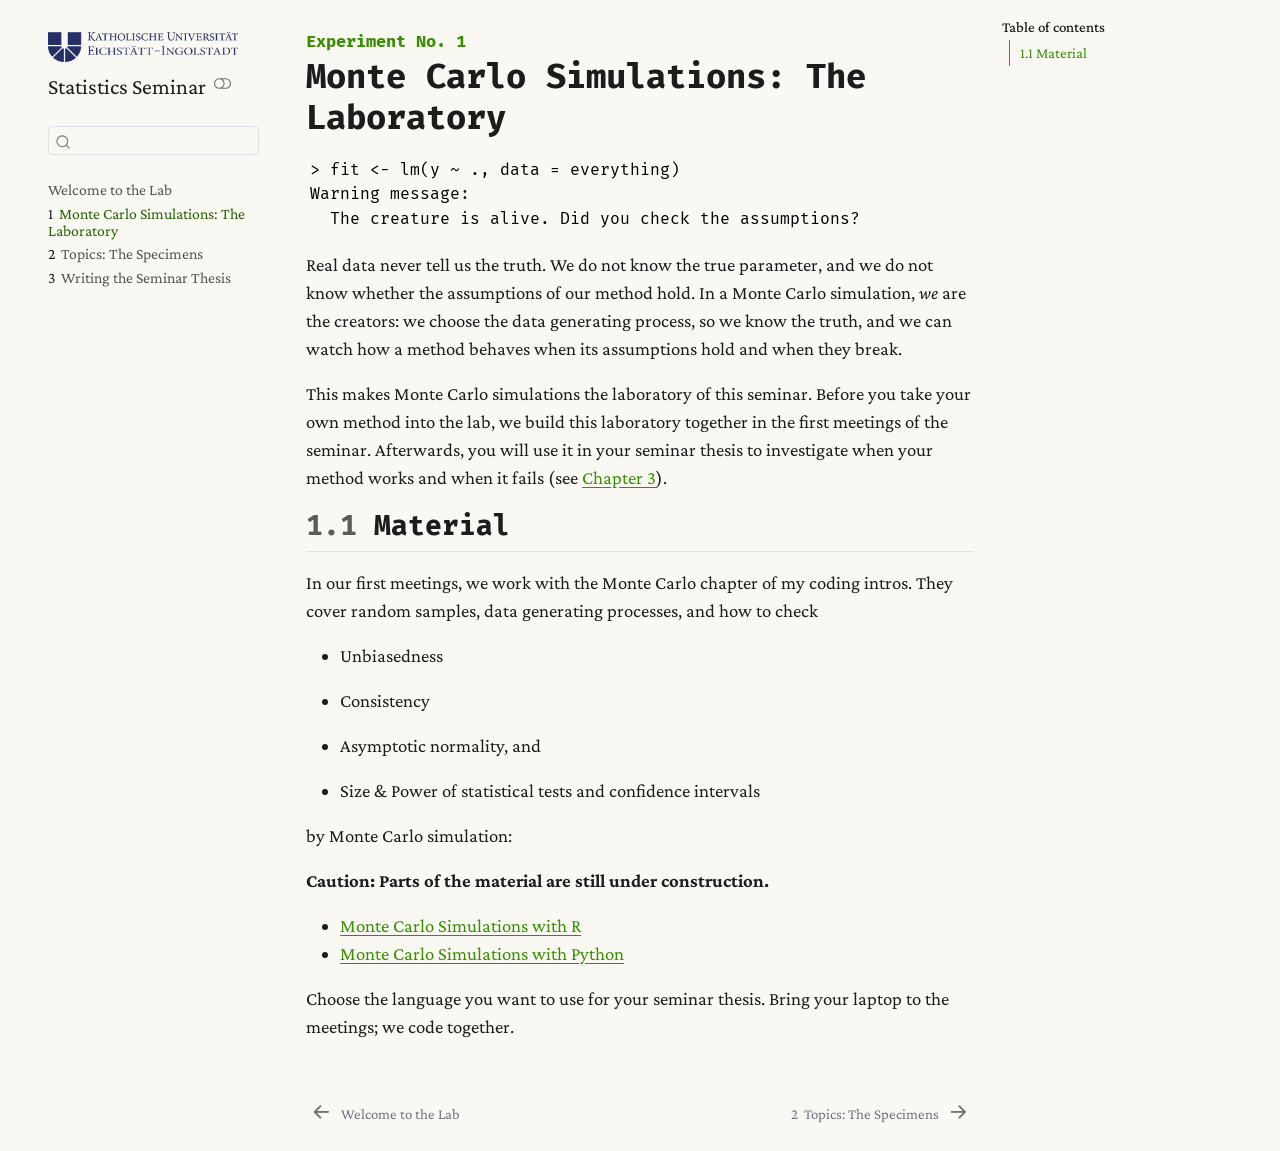
==== commit c55a1e84: "upt" ====
--- a/808068ebae80eb5d4d869b2d85708bfa71cf1113/docs/01-Monte-Carlo.html
+++ b/808068ebae80eb5d4d869b2d85708bfa71cf1113/docs/01-Monte-Carlo.html
@@ -188,7 +188,7 @@
 <li>Unbiasedness</li>
 <li>Consistency</li>
 <li>Asymptotic normality, and</li>
-<li>Size of tests</li>
+<li>Size &amp; Power of statistical tests and confidence intervals</li>
 </ul>
 </div>
 <p>by Monte Carlo simulation:</p>
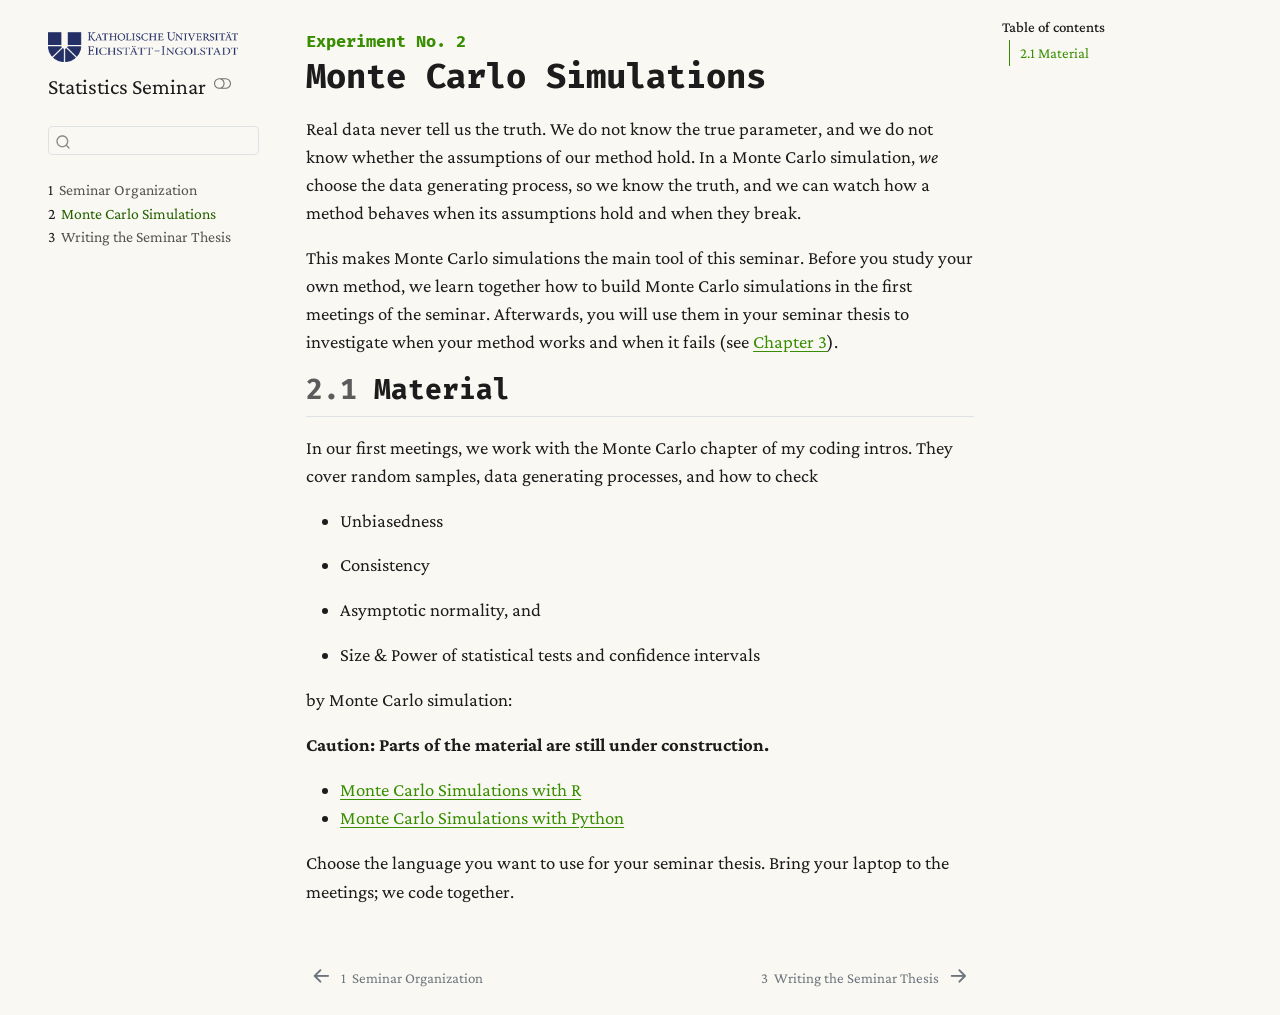
==== commit 7213094d: "upd ... adding slot booking system" ====
--- a/808068ebae80eb5d4d869b2d85708bfa71cf1113/docs/01-Monte-Carlo.html
+++ b/808068ebae80eb5d4d869b2d85708bfa71cf1113/docs/01-Monte-Carlo.html
@@ -7,7 +7,7 @@
 <meta name="viewport" content="width=device-width, initial-scale=1.0, user-scalable=yes">
 
 
-<title>1&nbsp; Monte Carlo Simulations: The Laboratory – Statistics Seminar</title>
+<title>2&nbsp; Monte Carlo Simulations – Statistics Seminar</title>
 <style>
 code{white-space: pre-wrap;}
 span.smallcaps{font-variant: small-caps;}
@@ -30,7 +30,7 @@
 <script src="site_libs/quarto-search/fuse.min.js"></script>
 <script src="site_libs/quarto-search/quarto-search.js"></script>
 <meta name="quarto:offset" content="./">
-<link href="./02-Topics.html" rel="next">
+<link href="./03-Seminar-Thesis.html" rel="next">
 <link href="./index.html" rel="prev">
 <script src="site_libs/quarto-html/quarto.js"></script>
 <script src="site_libs/quarto-html/popper.min.js"></script>
@@ -83,7 +83,7 @@
       <button type="button" class="quarto-btn-toggle btn" data-bs-toggle="collapse" role="button" data-bs-target=".quarto-sidebar-collapse-item" aria-controls="quarto-sidebar" aria-expanded="false" aria-label="Toggle sidebar navigation" onclick="if (window.quartoToggleHeadroom) { window.quartoToggleHeadroom(); }">
         <i class="bi bi-layout-text-sidebar-reverse"></i>
       </button>
-        <nav class="quarto-page-breadcrumbs" aria-label="breadcrumb"><ol class="breadcrumb"><li class="breadcrumb-item"><a href="./01-Monte-Carlo.html"><span class="chapter-number">1</span>&nbsp; <span class="chapter-title">Monte Carlo Simulations: The Laboratory</span></a></li></ol></nav>
+        <nav class="quarto-page-breadcrumbs" aria-label="breadcrumb"><ol class="breadcrumb"><li class="breadcrumb-item"><a href="./01-Monte-Carlo.html"><span class="chapter-number">2</span>&nbsp; <span class="chapter-title">Monte Carlo Simulations</span></a></li></ol></nav>
         <a class="flex-grow-1" role="navigation" data-bs-toggle="collapse" data-bs-target=".quarto-sidebar-collapse-item" aria-controls="quarto-sidebar" aria-expanded="false" aria-label="Toggle sidebar navigation" onclick="if (window.quartoToggleHeadroom) { window.quartoToggleHeadroom(); }">      
         </a>
       <button type="button" class="btn quarto-search-button" aria-label="Search" onclick="window.quartoOpenSearch();">
@@ -117,19 +117,13 @@
         <li class="sidebar-item">
   <div class="sidebar-item-container"> 
   <a href="./index.html" class="sidebar-item-text sidebar-link">
- <span class="menu-text">Welcome to the Lab</span></a>
+ <span class="menu-text"><span class="chapter-number">1</span>&nbsp; <span class="chapter-title">Seminar Organization</span></span></a>
   </div>
 </li>
         <li class="sidebar-item">
   <div class="sidebar-item-container"> 
   <a href="./01-Monte-Carlo.html" class="sidebar-item-text sidebar-link active">
- <span class="menu-text"><span class="chapter-number">1</span>&nbsp; <span class="chapter-title">Monte Carlo Simulations: The Laboratory</span></span></a>
-  </div>
-</li>
-        <li class="sidebar-item">
-  <div class="sidebar-item-container"> 
-  <a href="./02-Topics.html" class="sidebar-item-text sidebar-link">
- <span class="menu-text"><span class="chapter-number">2</span>&nbsp; <span class="chapter-title">Topics: The Specimens</span></span></a>
+ <span class="menu-text"><span class="chapter-number">2</span>&nbsp; <span class="chapter-title">Monte Carlo Simulations</span></span></a>
   </div>
 </li>
         <li class="sidebar-item">
@@ -148,7 +142,7 @@
     <h2 id="toc-title">Table of contents</h2>
    
   <ul>
-  <li><a href="#material" id="toc-material" class="nav-link active" data-scroll-target="#material"><span class="header-section-number">1.1</span> Material</a></li>
+  <li><a href="#material" id="toc-material" class="nav-link active" data-scroll-target="#material"><span class="header-section-number">2.1</span> Material</a></li>
   </ul>
 </nav>
     </div>
@@ -157,7 +151,7 @@
 
 <header id="title-block-header" class="quarto-title-block default">
 <div class="quarto-title">
-<h1 class="title"><span id="sec-mc" class="quarto-section-identifier"><span class="chapter-number">1</span>&nbsp; <span class="chapter-title">Monte Carlo Simulations: The Laboratory</span></span></h1>
+<h1 class="title"><span id="sec-mc" class="quarto-section-identifier"><span class="chapter-number">2</span>&nbsp; <span class="chapter-title">Monte Carlo Simulations</span></span></h1>
 </div>
 
 
@@ -175,13 +169,10 @@
 
 
 <!-- LTeX: language=en-US -->
-<pre><code>&gt; fit &lt;- lm(y ~ ., data = everything)
-Warning message:
-  The creature is alive. Did you check the assumptions?</code></pre>
-<p>Real data never tell us the truth. We do not know the true parameter, and we do not know whether the assumptions of our method hold. In a Monte Carlo simulation, <em>we</em> are the creators: we choose the data generating process, so we know the truth, and we can watch how a method behaves when its assumptions hold and when they break.</p>
-<p>This makes Monte Carlo simulations the laboratory of this seminar. Before you take your own method into the lab, we build this laboratory together in the first meetings of the seminar. Afterwards, you will use it in your seminar thesis to investigate when your method works and when it fails (see <a href="03-Seminar-Thesis.html" class="quarto-xref"><span>Chapter 3</span></a>).</p>
-<section id="material" class="level2" data-number="1.1">
-<h2 data-number="1.1" class="anchored" data-anchor-id="material"><span class="header-section-number">1.1</span> Material</h2>
+<p>Real data never tell us the truth. We do not know the true parameter, and we do not know whether the assumptions of our method hold. In a Monte Carlo simulation, <em>we</em> choose the data generating process, so we know the truth, and we can watch how a method behaves when its assumptions hold and when they break.</p>
+<p>This makes Monte Carlo simulations the main tool of this seminar. Before you study your own method, we learn together how to build Monte Carlo simulations in the first meetings of the seminar. Afterwards, you will use them in your seminar thesis to investigate when your method works and when it fails (see <a href="03-Seminar-Thesis.html" class="quarto-xref"><span>Chapter 3</span></a>).</p>
+<section id="material" class="level2" data-number="2.1">
+<h2 data-number="2.1" class="anchored" data-anchor-id="material"><span class="header-section-number">2.1</span> Material</h2>
 <p>In our first meetings, we work with the Monte Carlo chapter of my coding intros. They cover random samples, data generating processes, and how to check</p>
 <div class="spaced-list">
 <ul>
@@ -769,13 +760,13 @@
 </script>
 <nav class="page-navigation">
   <div class="nav-page nav-page-previous">
-      <a href="./index.html" class="pagination-link" aria-label="Welcome to the Lab">
-        <i class="bi bi-arrow-left-short"></i> <span class="nav-page-text">Welcome to the Lab</span>
+      <a href="./index.html" class="pagination-link" aria-label="Seminar Organization">
+        <i class="bi bi-arrow-left-short"></i> <span class="nav-page-text"><span class="chapter-number">1</span>&nbsp; <span class="chapter-title">Seminar Organization</span></span>
       </a>          
   </div>
   <div class="nav-page nav-page-next">
-      <a href="./02-Topics.html" class="pagination-link" aria-label="Topics: The Specimens">
-        <span class="nav-page-text"><span class="chapter-number">2</span>&nbsp; <span class="chapter-title">Topics: The Specimens</span></span> <i class="bi bi-arrow-right-short"></i>
+      <a href="./03-Seminar-Thesis.html" class="pagination-link" aria-label="Writing the Seminar Thesis">
+        <span class="nav-page-text"><span class="chapter-number">3</span>&nbsp; <span class="chapter-title">Writing the Seminar Thesis</span></span> <i class="bi bi-arrow-right-short"></i>
       </a>
   </div>
 </nav>
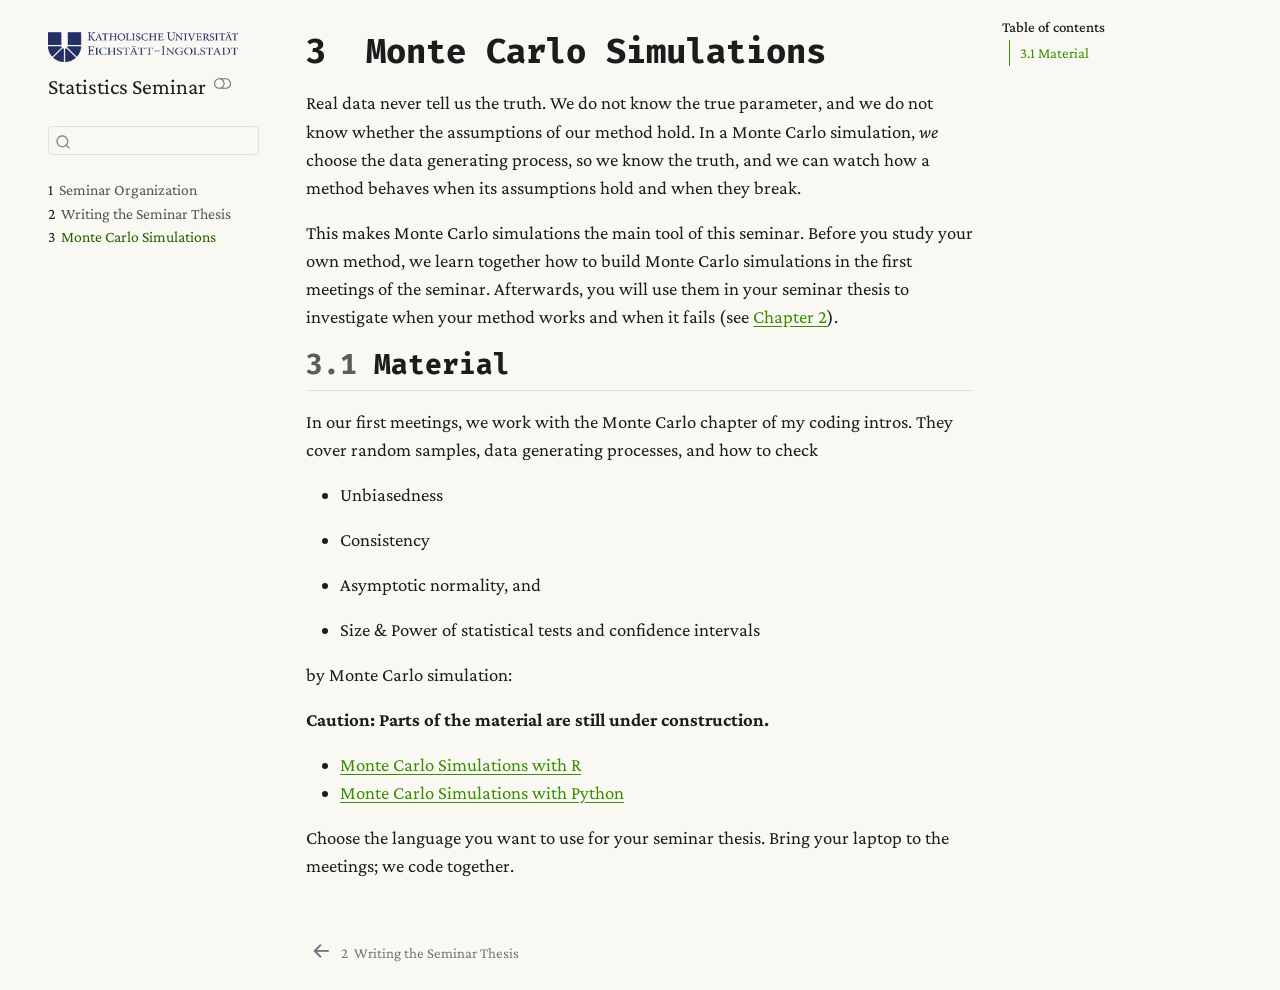
==== commit fe04b5fa: "upd" ====
--- a/808068ebae80eb5d4d869b2d85708bfa71cf1113/docs/01-Monte-Carlo.html
+++ b/808068ebae80eb5d4d869b2d85708bfa71cf1113/docs/01-Monte-Carlo.html
@@ -7,7 +7,7 @@
 <meta name="viewport" content="width=device-width, initial-scale=1.0, user-scalable=yes">
 
 
-<title>2&nbsp; Monte Carlo Simulations – Statistics Seminar</title>
+<title>3&nbsp; Monte Carlo Simulations – Statistics Seminar</title>
 <style>
 code{white-space: pre-wrap;}
 span.smallcaps{font-variant: small-caps;}
@@ -30,8 +30,7 @@
 <script src="site_libs/quarto-search/fuse.min.js"></script>
 <script src="site_libs/quarto-search/quarto-search.js"></script>
 <meta name="quarto:offset" content="./">
-<link href="./03-Seminar-Thesis.html" rel="next">
-<link href="./index.html" rel="prev">
+<link href="./03-Seminar-Thesis.html" rel="prev">
 <script src="site_libs/quarto-html/quarto.js"></script>
 <script src="site_libs/quarto-html/popper.min.js"></script>
 <script src="site_libs/quarto-html/tippy.umd.min.js"></script>
@@ -83,7 +82,7 @@
       <button type="button" class="quarto-btn-toggle btn" data-bs-toggle="collapse" role="button" data-bs-target=".quarto-sidebar-collapse-item" aria-controls="quarto-sidebar" aria-expanded="false" aria-label="Toggle sidebar navigation" onclick="if (window.quartoToggleHeadroom) { window.quartoToggleHeadroom(); }">
         <i class="bi bi-layout-text-sidebar-reverse"></i>
       </button>
-        <nav class="quarto-page-breadcrumbs" aria-label="breadcrumb"><ol class="breadcrumb"><li class="breadcrumb-item"><a href="./01-Monte-Carlo.html"><span class="chapter-number">2</span>&nbsp; <span class="chapter-title">Monte Carlo Simulations</span></a></li></ol></nav>
+        <nav class="quarto-page-breadcrumbs" aria-label="breadcrumb"><ol class="breadcrumb"><li class="breadcrumb-item"><a href="./01-Monte-Carlo.html"><span class="chapter-number">3</span>&nbsp; <span class="chapter-title">Monte Carlo Simulations</span></a></li></ol></nav>
         <a class="flex-grow-1" role="navigation" data-bs-toggle="collapse" data-bs-target=".quarto-sidebar-collapse-item" aria-controls="quarto-sidebar" aria-expanded="false" aria-label="Toggle sidebar navigation" onclick="if (window.quartoToggleHeadroom) { window.quartoToggleHeadroom(); }">      
         </a>
       <button type="button" class="btn quarto-search-button" aria-label="Search" onclick="window.quartoOpenSearch();">
@@ -122,14 +121,14 @@
 </li>
         <li class="sidebar-item">
   <div class="sidebar-item-container"> 
-  <a href="./01-Monte-Carlo.html" class="sidebar-item-text sidebar-link active">
- <span class="menu-text"><span class="chapter-number">2</span>&nbsp; <span class="chapter-title">Monte Carlo Simulations</span></span></a>
+  <a href="./03-Seminar-Thesis.html" class="sidebar-item-text sidebar-link">
+ <span class="menu-text"><span class="chapter-number">2</span>&nbsp; <span class="chapter-title">Writing the Seminar Thesis</span></span></a>
   </div>
 </li>
         <li class="sidebar-item">
   <div class="sidebar-item-container"> 
-  <a href="./03-Seminar-Thesis.html" class="sidebar-item-text sidebar-link">
- <span class="menu-text"><span class="chapter-number">3</span>&nbsp; <span class="chapter-title">Writing the Seminar Thesis</span></span></a>
+  <a href="./01-Monte-Carlo.html" class="sidebar-item-text sidebar-link active">
+ <span class="menu-text"><span class="chapter-number">3</span>&nbsp; <span class="chapter-title">Monte Carlo Simulations</span></span></a>
   </div>
 </li>
     </ul>
@@ -142,7 +141,7 @@
     <h2 id="toc-title">Table of contents</h2>
    
   <ul>
-  <li><a href="#material" id="toc-material" class="nav-link active" data-scroll-target="#material"><span class="header-section-number">2.1</span> Material</a></li>
+  <li><a href="#material" id="toc-material" class="nav-link active" data-scroll-target="#material"><span class="header-section-number">3.1</span> Material</a></li>
   </ul>
 </nav>
     </div>
@@ -151,7 +150,7 @@
 
 <header id="title-block-header" class="quarto-title-block default">
 <div class="quarto-title">
-<h1 class="title"><span id="sec-mc" class="quarto-section-identifier"><span class="chapter-number">2</span>&nbsp; <span class="chapter-title">Monte Carlo Simulations</span></span></h1>
+<h1 class="title"><span id="sec-mc" class="quarto-section-identifier"><span class="chapter-number">3</span>&nbsp; <span class="chapter-title">Monte Carlo Simulations</span></span></h1>
 </div>
 
 
@@ -170,9 +169,9 @@
 
 <!-- LTeX: language=en-US -->
 <p>Real data never tell us the truth. We do not know the true parameter, and we do not know whether the assumptions of our method hold. In a Monte Carlo simulation, <em>we</em> choose the data generating process, so we know the truth, and we can watch how a method behaves when its assumptions hold and when they break.</p>
-<p>This makes Monte Carlo simulations the main tool of this seminar. Before you study your own method, we learn together how to build Monte Carlo simulations in the first meetings of the seminar. Afterwards, you will use them in your seminar thesis to investigate when your method works and when it fails (see <a href="03-Seminar-Thesis.html" class="quarto-xref"><span>Chapter 3</span></a>).</p>
-<section id="material" class="level2" data-number="2.1">
-<h2 data-number="2.1" class="anchored" data-anchor-id="material"><span class="header-section-number">2.1</span> Material</h2>
+<p>This makes Monte Carlo simulations the main tool of this seminar. Before you study your own method, we learn together how to build Monte Carlo simulations in the first meetings of the seminar. Afterwards, you will use them in your seminar thesis to investigate when your method works and when it fails (see <a href="03-Seminar-Thesis.html" class="quarto-xref"><span>Chapter 2</span></a>).</p>
+<section id="material" class="level2" data-number="3.1">
+<h2 data-number="3.1" class="anchored" data-anchor-id="material"><span class="header-section-number">3.1</span> Material</h2>
 <p>In our first meetings, we work with the Monte Carlo chapter of my coding intros. They cover random samples, data generating processes, and how to check</p>
 <div class="spaced-list">
 <ul>
@@ -760,14 +759,11 @@
 </script>
 <nav class="page-navigation">
   <div class="nav-page nav-page-previous">
-      <a href="./index.html" class="pagination-link" aria-label="Seminar Organization">
-        <i class="bi bi-arrow-left-short"></i> <span class="nav-page-text"><span class="chapter-number">1</span>&nbsp; <span class="chapter-title">Seminar Organization</span></span>
+      <a href="./03-Seminar-Thesis.html" class="pagination-link" aria-label="Writing the Seminar Thesis">
+        <i class="bi bi-arrow-left-short"></i> <span class="nav-page-text"><span class="chapter-number">2</span>&nbsp; <span class="chapter-title">Writing the Seminar Thesis</span></span>
       </a>          
   </div>
   <div class="nav-page nav-page-next">
-      <a href="./03-Seminar-Thesis.html" class="pagination-link" aria-label="Writing the Seminar Thesis">
-        <span class="nav-page-text"><span class="chapter-number">3</span>&nbsp; <span class="chapter-title">Writing the Seminar Thesis</span></span> <i class="bi bi-arrow-right-short"></i>
-      </a>
   </div>
 </nav>
 </div> <!-- /content -->
